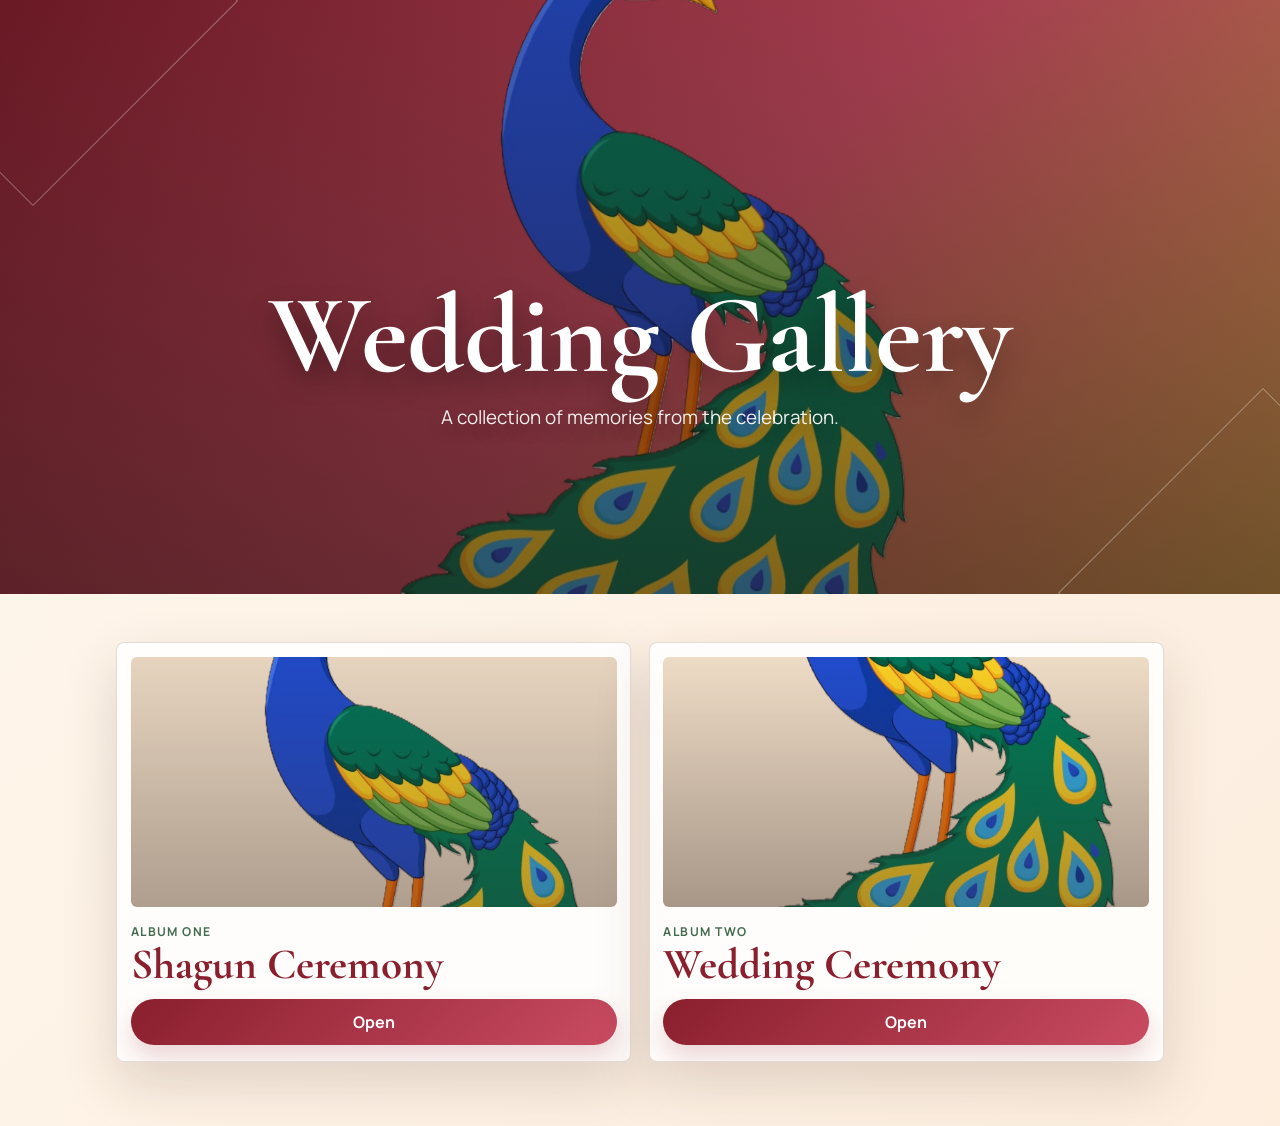
==== gallery.html @ 271d3c0d "Simplify gallery labels" ====
<!doctype html>
<html lang="en">
  <head>
    <meta charset="UTF-8" />
    <meta name="viewport" content="width=device-width, initial-scale=1.0" />
    <title>Wedding Gallery</title>
    <meta
      name="description"
      content="Wedding gallery for the completed celebration."
    />
    <meta name="theme-color" content="#800020" />
    <link rel="stylesheet" href="style.css" />
  </head>
  <body>
    <main class="gallery-page">
      <section class="gallery-hero">
        <div class="hero-content">
          <h1>Wedding Gallery</h1>
          <p class="hero-copy">A collection of memories from the celebration.</p>
        </div>
      </section>

      <section class="section">
        <div class="card-grid">
          <article class="card">
            <div class="card-image" aria-hidden="true"></div>
            <p class="card-kicker">Album One</p>
            <h3>Shagun Ceremony</h3>
            <a
              class="album-link"
              href="https://drive.google.com/drive/folders/19TjjIsKZkT5rnssreugnOnBPnM8pQJhI"
              target="_blank"
              rel="noreferrer"
            >
              Open
            </a>
          </article>

          <article class="card">
            <div class="card-image card-image-alt" aria-hidden="true"></div>
            <p class="card-kicker">Album Two</p>
            <h3>Wedding Ceremony</h3>
            <a
              class="album-link"
              href="https://drive.google.com/drive/folders/19TjjIsKZkT5rnssreugnOnBPnM8pQJhI"
              target="_blank"
              rel="noreferrer"
            >
              Open
            </a>
          </article>
        </div>
      </section>
    </main>
  </body>
</html>
---- style.css ----
@import url("https://fonts.googleapis.com/css2?family=Cormorant+Garamond:wght@600;700&family=Manrope:wght@400;500;600;700&display=swap");

:root {
  --paper: #fff8ee;
  --ink: #31211d;
  --muted: #71564e;
  --maroon: #8a1f2d;
  --rose: #c94b62;
  --gold: #d8a84e;
  --leaf: #426b4f;
  --border: rgba(73, 47, 38, 0.16);
  --shadow: 0 22px 55px rgba(65, 37, 27, 0.16);
}

* {
  box-sizing: border-box;
}

html,
body {
  margin: 0;
  min-height: 100%;
}

body {
  font-family: "Manrope", sans-serif;
  color: var(--ink);
  background:
    linear-gradient(135deg, rgba(255, 248, 238, 0.96), rgba(252, 236, 220, 0.9)),
    radial-gradient(circle at 12% 18%, rgba(216, 168, 78, 0.28), transparent 30%),
    radial-gradient(circle at 86% 22%, rgba(201, 75, 98, 0.2), transparent 34%),
    #fff8ee;
}

a {
  color: inherit;
}

.gallery-page {
  min-height: 100vh;
}

.gallery-hero {
  position: relative;
  min-height: 66vh;
  padding: 2rem 1rem 4rem;
  display: grid;
  place-items: center;
  text-align: center;
  color: #fff;
  overflow: hidden;
  background:
    linear-gradient(rgba(35, 18, 15, 0.22), rgba(35, 18, 15, 0.58)),
    url("images/pk.PNG") center / min(620px, 84vw) no-repeat,
    linear-gradient(135deg, #7d1b2a 0%, #c94b62 52%, #d8a84e 100%);
}

.gallery-hero::before,
.gallery-hero::after {
  content: "";
  position: absolute;
  inset: auto;
  width: 18rem;
  height: 18rem;
  border: 1px solid rgba(255, 255, 255, 0.34);
  transform: rotate(45deg);
  pointer-events: none;
}

.gallery-hero::before {
  top: -9rem;
  left: -7rem;
}

.gallery-hero::after {
  right: -8rem;
  bottom: -9rem;
}

.hero-content {
  position: relative;
  z-index: 1;
  max-width: 760px;
  padding-top: 11rem;
}

.gallery-hero h1 {
  margin: 0;
  font-family: "Cormorant Garamond", serif;
  font-size: clamp(3rem, 11vw, 7rem);
  line-height: 0.92;
  text-shadow: 0 12px 26px rgba(0, 0, 0, 0.36);
}

.hero-copy {
  max-width: 520px;
  margin: 1rem auto 1.5rem;
  font-size: clamp(1rem, 2.8vw, 1.18rem);
  color: rgba(255, 255, 255, 0.92);
  text-shadow: 0 8px 18px rgba(0, 0, 0, 0.26);
}

.album-link {
  display: inline-flex;
  align-items: center;
  justify-content: center;
  min-height: 46px;
  border-radius: 999px;
  padding: 0.75rem 1.25rem;
  font-weight: 700;
  text-decoration: none;
}

.section {
  max-width: 1080px;
  margin: 0 auto;
  padding: 3rem 1rem 4rem;
}

.card-grid {
  display: grid;
  gap: 1.1rem;
  grid-template-columns: repeat(2, minmax(0, 1fr));
}

.card {
  position: relative;
  overflow: hidden;
  border: 1px solid var(--border);
  border-radius: 8px;
  padding: 0.85rem 0.85rem 1rem;
  background: rgba(255, 255, 255, 0.84);
  box-shadow: var(--shadow);
}

.card-image {
  min-height: 250px;
  border-radius: 6px;
  background:
    linear-gradient(rgba(49, 33, 29, 0.06), rgba(49, 33, 29, 0.34)),
    url("images/pk.PNG") center 38% / cover no-repeat,
    #f1dfc9;
}

.card-image-alt {
  background:
    linear-gradient(rgba(49, 33, 29, 0.02), rgba(49, 33, 29, 0.38)),
    url("images/pk.PNG") center 62% / cover no-repeat,
    #f1dfc9;
}

.card-kicker {
  margin: 1rem 0 0.2rem;
  color: var(--leaf);
  font-size: 0.76rem;
  font-weight: 700;
  letter-spacing: 0.12em;
  text-transform: uppercase;
}

.card h3 {
  margin: 0 0 0.8rem;
  font-family: "Cormorant Garamond", serif;
  font-size: clamp(2rem, 4vw, 2.7rem);
  line-height: 1;
  color: var(--maroon);
}

.album-link {
  width: 100%;
  color: #fff;
  background: linear-gradient(135deg, var(--maroon), var(--rose));
  box-shadow: 0 12px 24px rgba(138, 31, 45, 0.18);
}

@media (max-width: 760px) {
  .gallery-hero {
    min-height: 58vh;
    padding: 1.4rem 1rem 3rem;
    background-size: cover, min(430px, 92vw), cover;
  }

  .hero-content {
    padding-top: 8.5rem;
  }

  .section {
    padding: 2.4rem 1rem 3rem;
  }

  .card-grid {
    grid-template-columns: 1fr;
  }

  .card-image {
    min-height: 210px;
  }
}

@media (max-width: 420px) {
  .gallery-hero {
    min-height: 54vh;
  }

  .hero-content {
    padding-top: 7rem;
  }

  .card {
    padding: 0.7rem 0.7rem 0.9rem;
  }

  .card-image {
    min-height: 185px;
  }
}
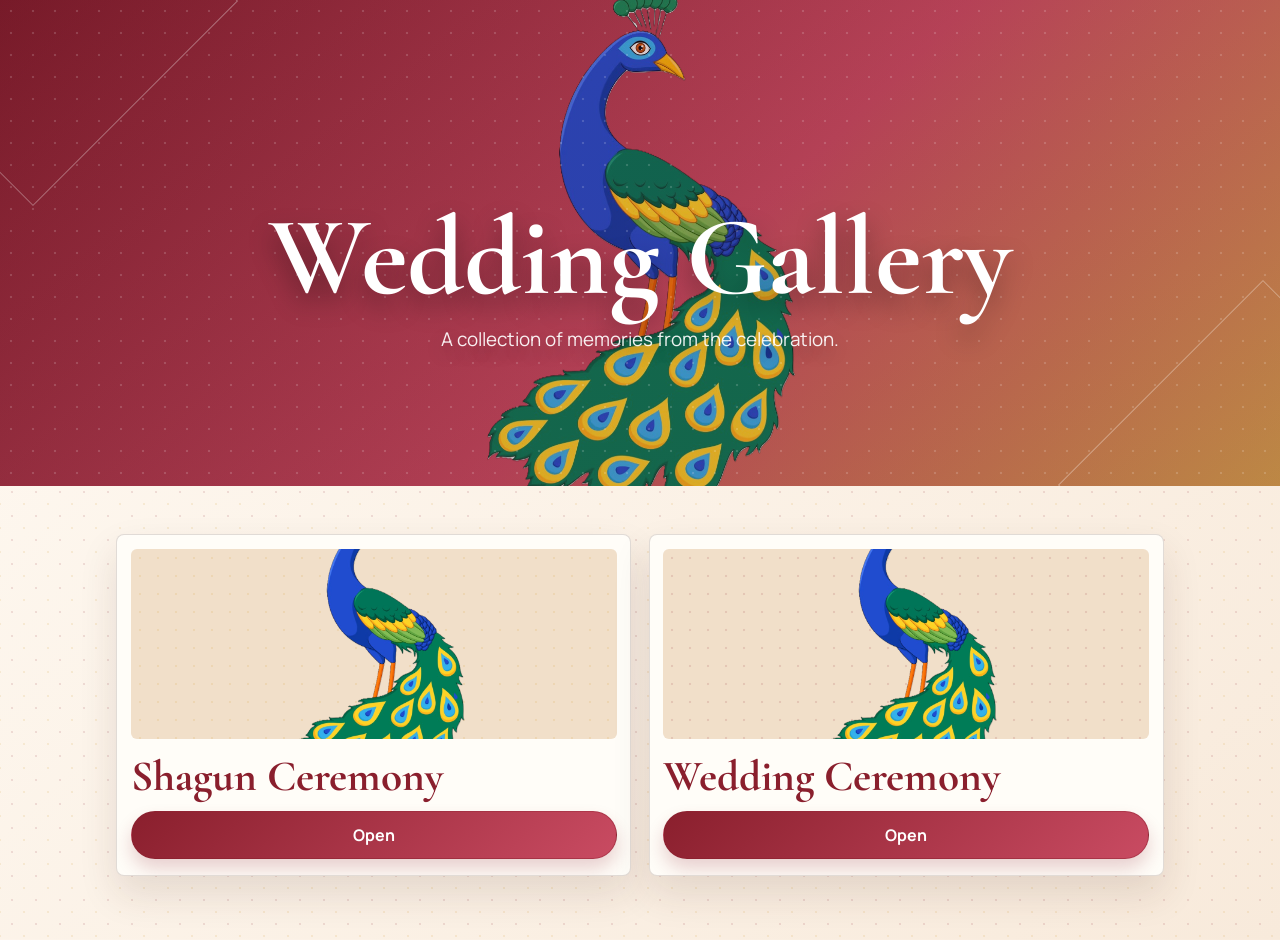
==== commit d8615998: "Refine gallery card design" ====
--- a/gallery.html
+++ b/gallery.html
@@ -24,10 +24,9 @@
         <div class="card-grid">
           <article class="card">
             <div class="card-image" aria-hidden="true"></div>
-            <p class="card-kicker">Album One</p>
             <h3>Shagun Ceremony</h3>
             <a
-              class="album-link"
+              class="button"
               href="https://drive.google.com/drive/folders/19TjjIsKZkT5rnssreugnOnBPnM8pQJhI"
               target="_blank"
               rel="noreferrer"
@@ -38,10 +37,9 @@
 
           <article class="card">
             <div class="card-image card-image-alt" aria-hidden="true"></div>
-            <p class="card-kicker">Album Two</p>
             <h3>Wedding Ceremony</h3>
             <a
-              class="album-link"
+              class="button"
               href="https://drive.google.com/drive/folders/19TjjIsKZkT5rnssreugnOnBPnM8pQJhI"
               target="_blank"
               rel="noreferrer"
--- a/style.css
+++ b/style.css
@@ -1,7 +1,7 @@
 @import url("https://fonts.googleapis.com/css2?family=Cormorant+Garamond:wght@600;700&family=Manrope:wght@400;500;600;700&display=swap");
 
 :root {
-  --paper: #fff8ee;
+  --paper: #fff9f1;
   --ink: #31211d;
   --muted: #71564e;
   --maroon: #8a1f2d;
@@ -26,10 +26,11 @@
   font-family: "Manrope", sans-serif;
   color: var(--ink);
   background:
-    linear-gradient(135deg, rgba(255, 248, 238, 0.96), rgba(252, 236, 220, 0.9)),
-    radial-gradient(circle at 12% 18%, rgba(216, 168, 78, 0.28), transparent 30%),
-    radial-gradient(circle at 86% 22%, rgba(201, 75, 98, 0.2), transparent 34%),
-    #fff8ee;
+    radial-gradient(circle, rgba(138, 31, 45, 0.12) 1px, transparent 1.4px),
+    radial-gradient(circle, rgba(216, 168, 78, 0.16) 1px, transparent 1.4px),
+    linear-gradient(135deg, #fffaf3, #f8eadb);
+  background-position: 0 0, 12px 12px, center;
+  background-size: 24px 24px, 24px 24px, auto;
 }
 
 a {
@@ -42,7 +43,7 @@
 
 .gallery-hero {
   position: relative;
-  min-height: 66vh;
+  min-height: 54vh;
   padding: 2rem 1rem 4rem;
   display: grid;
   place-items: center;
@@ -50,9 +51,11 @@
   color: #fff;
   overflow: hidden;
   background:
-    linear-gradient(rgba(35, 18, 15, 0.22), rgba(35, 18, 15, 0.58)),
-    url("images/pk.PNG") center / min(620px, 84vw) no-repeat,
-    linear-gradient(135deg, #7d1b2a 0%, #c94b62 52%, #d8a84e 100%);
+    radial-gradient(circle, rgba(255, 255, 255, 0.16) 1px, transparent 1.6px),
+    linear-gradient(rgba(91, 22, 35, 0.18), rgba(91, 22, 35, 0.22)),
+    url("images/pk.PNG") center 42% / min(360px, 62vw) no-repeat,
+    linear-gradient(135deg, #7d1b2a 0%, #c94b62 55%, #d8a84e 100%);
+  background-size: 22px 22px, cover, min(360px, 62vw), cover;
 }
 
 .gallery-hero::before,
@@ -81,7 +84,7 @@
   position: relative;
   z-index: 1;
   max-width: 760px;
-  padding-top: 11rem;
+  padding-top: 8rem;
 }
 
 .gallery-hero h1 {
@@ -100,7 +103,7 @@
   text-shadow: 0 8px 18px rgba(0, 0, 0, 0.26);
 }
 
-.album-link {
+.button {
   display: inline-flex;
   align-items: center;
   justify-content: center;
@@ -129,59 +132,59 @@
   border: 1px solid var(--border);
   border-radius: 8px;
   padding: 0.85rem 0.85rem 1rem;
-  background: rgba(255, 255, 255, 0.84);
-  box-shadow: var(--shadow);
+  background: #fffdf8;
+  box-shadow: 0 18px 38px rgba(65, 37, 27, 0.12);
 }
 
 .card-image {
-  min-height: 250px;
+  min-height: 190px;
   border-radius: 6px;
   background:
-    linear-gradient(rgba(49, 33, 29, 0.06), rgba(49, 33, 29, 0.34)),
-    url("images/pk.PNG") center 38% / cover no-repeat,
+    url("images/pk.PNG") center / min(210px, 68%) no-repeat,
+    radial-gradient(circle, rgba(216, 168, 78, 0.18) 1px, transparent 1.6px),
     #f1dfc9;
+  background-size: min(210px, 68%), 18px 18px, auto;
 }
 
 .card-image-alt {
   background:
-    linear-gradient(rgba(49, 33, 29, 0.02), rgba(49, 33, 29, 0.38)),
-    url("images/pk.PNG") center 62% / cover no-repeat,
+    url("images/pk.PNG") center / min(210px, 68%) no-repeat,
+    radial-gradient(circle, rgba(138, 31, 45, 0.13) 1px, transparent 1.6px),
     #f1dfc9;
-}
-
-.card-kicker {
-  margin: 1rem 0 0.2rem;
-  color: var(--leaf);
-  font-size: 0.76rem;
-  font-weight: 700;
-  letter-spacing: 0.12em;
-  text-transform: uppercase;
+  background-size: min(210px, 68%), 18px 18px, auto;
 }
 
 .card h3 {
-  margin: 0 0 0.8rem;
+  margin: 1rem 0 0.8rem;
   font-family: "Cormorant Garamond", serif;
   font-size: clamp(2rem, 4vw, 2.7rem);
   line-height: 1;
   color: var(--maroon);
 }
 
-.album-link {
+.button {
   width: 100%;
+  border: 1px solid rgba(138, 31, 45, 0.4);
   color: #fff;
   background: linear-gradient(135deg, var(--maroon), var(--rose));
-  box-shadow: 0 12px 24px rgba(138, 31, 45, 0.18);
+  box-shadow: 0 10px 18px rgba(138, 31, 45, 0.2);
+}
+
+.button:hover,
+.button:focus-visible {
+  background: linear-gradient(135deg, #741724, #b83f55);
+  outline: none;
 }
 
 @media (max-width: 760px) {
   .gallery-hero {
-    min-height: 58vh;
+    min-height: 48vh;
     padding: 1.4rem 1rem 3rem;
-    background-size: cover, min(430px, 92vw), cover;
+    background-size: 22px 22px, cover, min(300px, 74vw), cover;
   }
 
   .hero-content {
-    padding-top: 8.5rem;
+    padding-top: 6rem;
   }
 
   .section {
@@ -193,17 +196,17 @@
   }
 
   .card-image {
-    min-height: 210px;
+    min-height: 170px;
   }
 }
 
 @media (max-width: 420px) {
   .gallery-hero {
-    min-height: 54vh;
+    min-height: 45vh;
   }
 
   .hero-content {
-    padding-top: 7rem;
+    padding-top: 5.5rem;
   }
 
   .card {
@@ -211,6 +214,6 @@
   }
 
   .card-image {
-    min-height: 185px;
-  }
-}
+    min-height: 155px;
+  }
+}
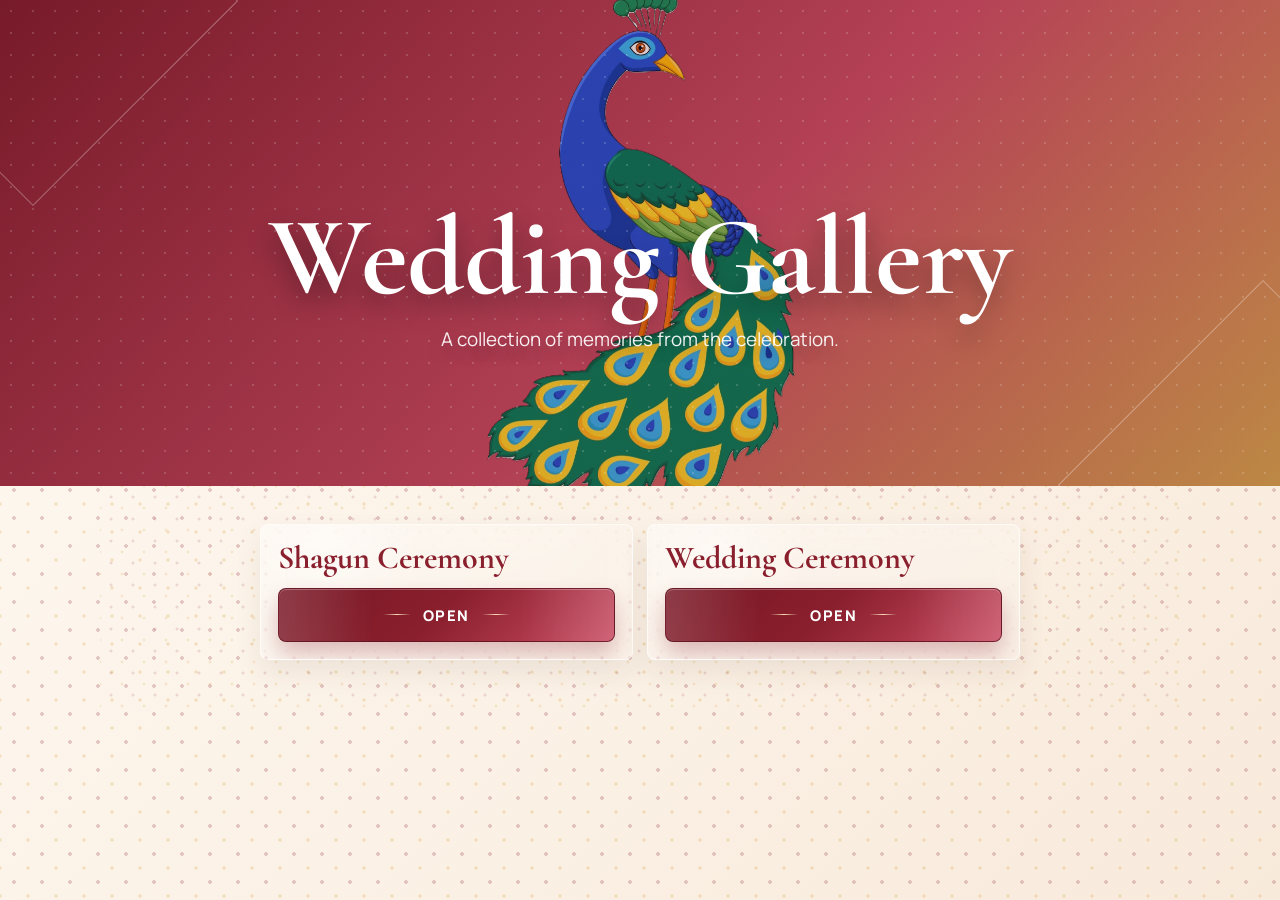
==== commit 986e81b1: "Remove card images and use glass panels" ====
--- a/gallery.html
+++ b/gallery.html
@@ -23,7 +23,6 @@
       <section class="section">
         <div class="card-grid">
           <article class="card">
-            <div class="card-image" aria-hidden="true"></div>
             <h3>Shagun Ceremony</h3>
             <a
               class="button"
@@ -36,7 +35,6 @@
           </article>
 
           <article class="card">
-            <div class="card-image card-image-alt" aria-hidden="true"></div>
             <h3>Wedding Ceremony</h3>
             <a
               class="button"
--- a/style.css
+++ b/style.css
@@ -26,11 +26,11 @@
   font-family: "Manrope", sans-serif;
   color: var(--ink);
   background:
-    radial-gradient(circle, rgba(138, 31, 45, 0.12) 1px, transparent 1.4px),
-    radial-gradient(circle, rgba(216, 168, 78, 0.16) 1px, transparent 1.4px),
+    radial-gradient(circle, rgba(138, 31, 45, 0.22) 1.6px, transparent 1.8px),
+    radial-gradient(circle, rgba(216, 168, 78, 0.3) 1.4px, transparent 1.8px),
     linear-gradient(135deg, #fffaf3, #f8eadb);
-  background-position: 0 0, 12px 12px, center;
-  background-size: 24px 24px, 24px 24px, auto;
+  background-position: 0 0, 14px 14px, center;
+  background-size: 28px 28px, 28px 28px, auto;
 }
 
 a {
@@ -107,72 +107,85 @@
   display: inline-flex;
   align-items: center;
   justify-content: center;
-  min-height: 46px;
-  border-radius: 999px;
-  padding: 0.75rem 1.25rem;
-  font-weight: 700;
+  min-height: 54px;
+  border-radius: 8px;
+  padding: 0.85rem 1.35rem;
+  font-size: 0.92rem;
+  font-weight: 800;
+  letter-spacing: 0.1em;
   text-decoration: none;
+  text-transform: uppercase;
 }
 
 .section {
   max-width: 1080px;
   margin: 0 auto;
-  padding: 3rem 1rem 4rem;
+  padding: 2.4rem 1rem 3.2rem;
+  background:
+    radial-gradient(circle, rgba(138, 31, 45, 0.14) 1.4px, transparent 1.7px),
+    radial-gradient(circle, rgba(216, 168, 78, 0.22) 1.2px, transparent 1.7px);
+  background-position: 0 0, 11px 11px;
+  background-size: 22px 22px, 22px 22px;
 }
 
 .card-grid {
   display: grid;
-  gap: 1.1rem;
+  gap: 0.9rem;
   grid-template-columns: repeat(2, minmax(0, 1fr));
+  max-width: 760px;
+  margin: 0 auto;
 }
 
 .card {
   position: relative;
   overflow: hidden;
-  border: 1px solid var(--border);
+  border: 1px solid rgba(255, 255, 255, 0.62);
   border-radius: 8px;
-  padding: 0.85rem 0.85rem 1rem;
-  background: #fffdf8;
-  box-shadow: 0 18px 38px rgba(65, 37, 27, 0.12);
-}
-
-.card-image {
-  min-height: 190px;
-  border-radius: 6px;
-  background:
-    url("images/pk.PNG") center / min(210px, 68%) no-repeat,
-    radial-gradient(circle, rgba(216, 168, 78, 0.18) 1px, transparent 1.6px),
-    #f1dfc9;
-  background-size: min(210px, 68%), 18px 18px, auto;
-}
-
-.card-image-alt {
-  background:
-    url("images/pk.PNG") center / min(210px, 68%) no-repeat,
-    radial-gradient(circle, rgba(138, 31, 45, 0.13) 1px, transparent 1.6px),
-    #f1dfc9;
-  background-size: min(210px, 68%), 18px 18px, auto;
+  padding: 1.05rem;
+  background:
+    linear-gradient(135deg, rgba(255, 255, 255, 0.42), rgba(255, 255, 255, 0.18)),
+    radial-gradient(circle at 18% 18%, rgba(255, 255, 255, 0.34), transparent 28%);
+  box-shadow: 0 12px 28px rgba(65, 37, 27, 0.08);
+  backdrop-filter: blur(14px);
+  -webkit-backdrop-filter: blur(14px);
 }
 
 .card h3 {
-  margin: 1rem 0 0.8rem;
+  margin: 0 0 0.85rem;
   font-family: "Cormorant Garamond", serif;
-  font-size: clamp(2rem, 4vw, 2.7rem);
+  font-size: clamp(1.55rem, 3vw, 2rem);
   line-height: 1;
   color: var(--maroon);
 }
 
 .button {
   width: 100%;
-  border: 1px solid rgba(138, 31, 45, 0.4);
+  position: relative;
+  overflow: hidden;
+  border: 1px solid rgba(97, 18, 31, 0.82);
   color: #fff;
-  background: linear-gradient(135deg, var(--maroon), var(--rose));
-  box-shadow: 0 10px 18px rgba(138, 31, 45, 0.2);
+  background:
+    linear-gradient(90deg, rgba(255, 255, 255, 0.16), transparent 28%, transparent 72%, rgba(255, 255, 255, 0.14)),
+    linear-gradient(135deg, #781725, var(--maroon) 48%, var(--rose));
+  box-shadow:
+    inset 0 1px 0 rgba(255, 255, 255, 0.28),
+    0 12px 22px rgba(138, 31, 45, 0.28);
+}
+
+.button::before,
+.button::after {
+  content: "";
+  width: 28px;
+  height: 1px;
+  margin: 0 0.75rem;
+  background: linear-gradient(90deg, transparent, rgba(255, 232, 189, 0.95), transparent);
 }
 
 .button:hover,
 .button:focus-visible {
-  background: linear-gradient(135deg, #741724, #b83f55);
+  background:
+    linear-gradient(90deg, rgba(255, 255, 255, 0.2), transparent 28%, transparent 72%, rgba(255, 255, 255, 0.16)),
+    linear-gradient(135deg, #64131f, #7d1b2a 48%, #b83f55);
   outline: none;
 }
 
@@ -188,16 +201,13 @@
   }
 
   .section {
-    padding: 2.4rem 1rem 3rem;
+    padding: 2rem 1rem 2.8rem;
   }
 
   .card-grid {
     grid-template-columns: 1fr;
   }
 
-  .card-image {
-    min-height: 170px;
-  }
 }
 
 @media (max-width: 420px) {
@@ -210,10 +220,6 @@
   }
 
   .card {
-    padding: 0.7rem 0.7rem 0.9rem;
-  }
-
-  .card-image {
-    min-height: 155px;
-  }
-}
+    padding: 0.9rem;
+  }
+}
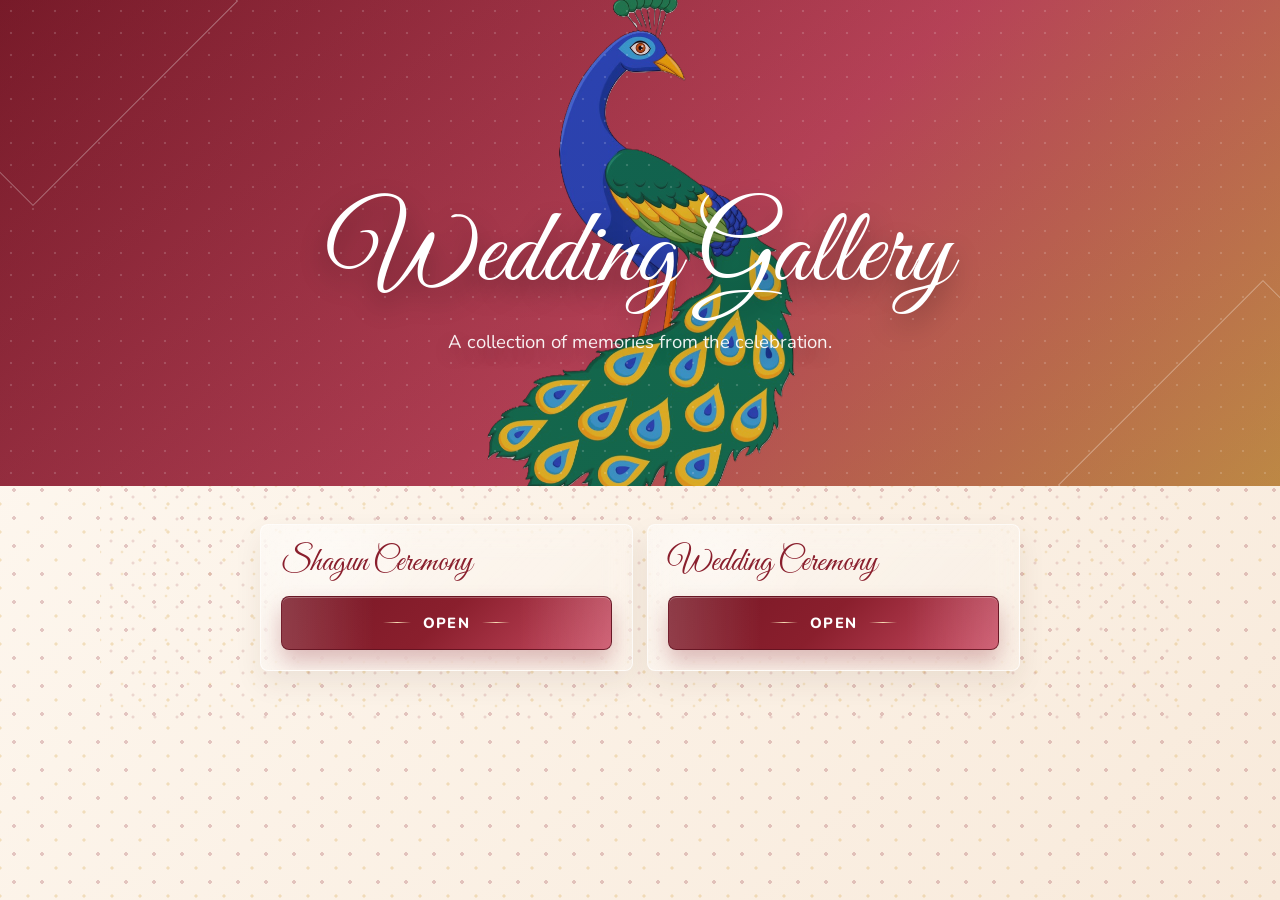
==== commit e9eb24a7: "Improve mobile gallery font" ====
--- a/gallery.html
+++ b/gallery.html
@@ -9,7 +9,7 @@
       content="Wedding gallery for the completed celebration."
     />
     <meta name="theme-color" content="#800020" />
-    <link rel="stylesheet" href="style.css" />
+    <link rel="stylesheet" href="style.css?v=20260503" />
   </head>
   <body>
     <main class="gallery-page">
--- a/style.css
+++ b/style.css
@@ -1,4 +1,4 @@
-@import url("https://fonts.googleapis.com/css2?family=Cormorant+Garamond:wght@600;700&family=Manrope:wght@400;500;600;700&display=swap");
+@import url("https://fonts.googleapis.com/css2?family=Great+Vibes&family=Nunito:wght@400;500;600;700;800&display=swap");
 
 :root {
   --paper: #fff9f1;
@@ -20,10 +20,11 @@
 body {
   margin: 0;
   min-height: 100%;
+  overflow-x: hidden;
 }
 
 body {
-  font-family: "Manrope", sans-serif;
+  font-family: "Nunito", "Trebuchet MS", Arial, sans-serif;
   color: var(--ink);
   background:
     radial-gradient(circle, rgba(138, 31, 45, 0.22) 1.6px, transparent 1.8px),
@@ -39,12 +40,13 @@
 
 .gallery-page {
   min-height: 100vh;
+  min-height: 100svh;
 }
 
 .gallery-hero {
   position: relative;
   min-height: 54vh;
-  padding: 2rem 1rem 4rem;
+  padding: 2rem clamp(1rem, 4vw, 2rem) 4rem;
   display: grid;
   place-items: center;
   text-align: center;
@@ -85,20 +87,24 @@
   z-index: 1;
   max-width: 760px;
   padding-top: 8rem;
+  width: 100%;
 }
 
 .gallery-hero h1 {
   margin: 0;
-  font-family: "Cormorant Garamond", serif;
-  font-size: clamp(3rem, 11vw, 7rem);
-  line-height: 0.92;
+  font-family: "Great Vibes", "Brush Script MT", cursive;
+  font-size: clamp(2.8rem, 10vw, 6.7rem);
+  font-weight: 400;
+  line-height: 1.05;
+  overflow-wrap: anywhere;
   text-shadow: 0 12px 26px rgba(0, 0, 0, 0.36);
 }
 
 .hero-copy {
   max-width: 520px;
   margin: 1rem auto 1.5rem;
-  font-size: clamp(1rem, 2.8vw, 1.18rem);
+  font-size: clamp(0.98rem, 2.6vw, 1.16rem);
+  line-height: 1.6;
   color: rgba(255, 255, 255, 0.92);
   text-shadow: 0 8px 18px rgba(0, 0, 0, 0.26);
 }
@@ -108,19 +114,21 @@
   align-items: center;
   justify-content: center;
   min-height: 54px;
+  max-width: 100%;
   border-radius: 8px;
   padding: 0.85rem 1.35rem;
   font-size: 0.92rem;
   font-weight: 800;
-  letter-spacing: 0.1em;
+  letter-spacing: 0.08em;
   text-decoration: none;
   text-transform: uppercase;
+  text-align: center;
 }
 
 .section {
   max-width: 1080px;
   margin: 0 auto;
-  padding: 2.4rem 1rem 3.2rem;
+  padding: 2.4rem clamp(1rem, 4vw, 2rem) 3.2rem;
   background:
     radial-gradient(circle, rgba(138, 31, 45, 0.14) 1.4px, transparent 1.7px),
     radial-gradient(circle, rgba(216, 168, 78, 0.22) 1.2px, transparent 1.7px);
@@ -141,7 +149,7 @@
   overflow: hidden;
   border: 1px solid rgba(255, 255, 255, 0.62);
   border-radius: 8px;
-  padding: 1.05rem;
+  padding: clamp(1rem, 3vw, 1.25rem);
   background:
     linear-gradient(135deg, rgba(255, 255, 255, 0.42), rgba(255, 255, 255, 0.18)),
     radial-gradient(circle at 18% 18%, rgba(255, 255, 255, 0.34), transparent 28%);
@@ -152,9 +160,10 @@
 
 .card h3 {
   margin: 0 0 0.85rem;
-  font-family: "Cormorant Garamond", serif;
-  font-size: clamp(1.55rem, 3vw, 2rem);
-  line-height: 1;
+  font-family: "Great Vibes", "Brush Script MT", cursive;
+  font-size: clamp(1.45rem, 5vw, 2rem);
+  font-weight: 400;
+  line-height: 1.15;
   color: var(--maroon);
 }
 
@@ -191,13 +200,14 @@
 
 @media (max-width: 760px) {
   .gallery-hero {
-    min-height: 48vh;
-    padding: 1.4rem 1rem 3rem;
-    background-size: 22px 22px, cover, min(300px, 74vw), cover;
+    min-height: 52svh;
+    padding: 1.25rem 1rem 2.6rem;
+    background-position: 0 0, center, center 38%, center;
+    background-size: 22px 22px, cover, min(300px, 82vw), cover;
   }
 
   .hero-content {
-    padding-top: 6rem;
+    padding-top: clamp(5.25rem, 24vw, 7rem);
   }
 
   .section {
@@ -206,20 +216,42 @@
 
   .card-grid {
     grid-template-columns: 1fr;
-  }
-
+    max-width: 480px;
+  }
+
+  .button {
+    min-height: 52px;
+    padding: 0.8rem 1rem;
+    font-size: 0.86rem;
+  }
 }
 
 @media (max-width: 420px) {
   .gallery-hero {
-    min-height: 45vh;
+    min-height: 50svh;
+    background-size: 22px 22px, cover, min(260px, 88vw), cover;
   }
 
   .hero-content {
-    padding-top: 5.5rem;
+    padding-top: 5.75rem;
+  }
+
+  .gallery-hero h1 {
+    font-size: clamp(2.35rem, 16vw, 3.65rem);
+  }
+
+  .hero-copy {
+    margin-top: 0.75rem;
+    font-size: 0.95rem;
   }
 
   .card {
     padding: 0.9rem;
   }
-}
+
+  .button::before,
+  .button::after {
+    width: 18px;
+    margin: 0 0.45rem;
+  }
+}
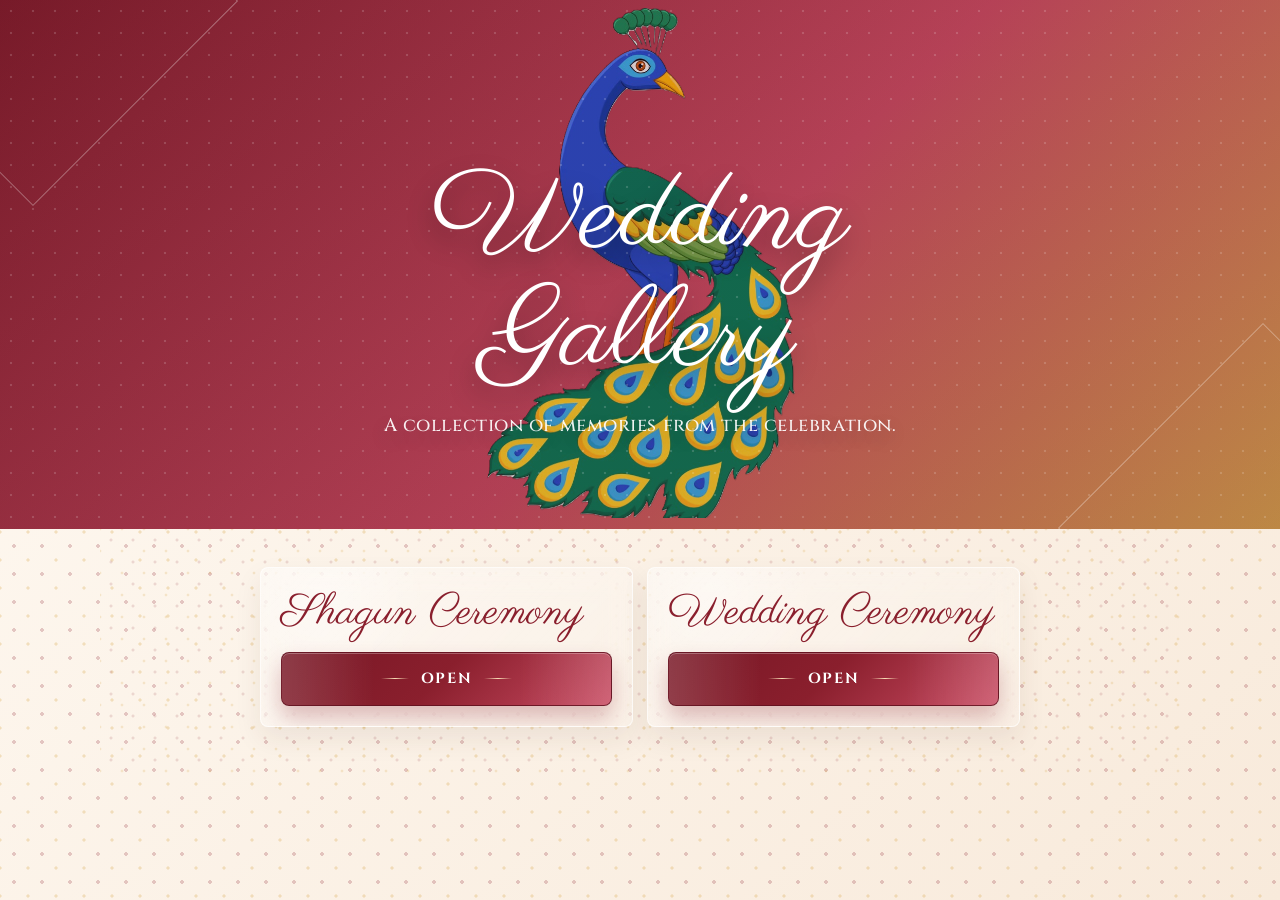
==== commit 2a251a05: "Update gallery text font styles" ====
--- a/gallery.html
+++ b/gallery.html
@@ -9,7 +9,7 @@
       content="Wedding gallery for the completed celebration."
     />
     <meta name="theme-color" content="#800020" />
-    <link rel="stylesheet" href="style.css?v=20260503" />
+    <link rel="stylesheet" href="style.css?v=20260503-2" />
   </head>
   <body>
     <main class="gallery-page">
--- a/style.css
+++ b/style.css
@@ -1,4 +1,4 @@
-@import url("https://fonts.googleapis.com/css2?family=Great+Vibes&family=Nunito:wght@400;500;600;700;800&display=swap");
+@import url("https://fonts.googleapis.com/css2?family=Cinzel:wght@500;600;700&family=Parisienne&family=Quicksand:wght@400;500;600;700&display=swap");
 
 :root {
   --paper: #fff9f1;
@@ -24,7 +24,7 @@
 }
 
 body {
-  font-family: "Nunito", "Trebuchet MS", Arial, sans-serif;
+  font-family: "Quicksand", "Trebuchet MS", Arial, sans-serif;
   color: var(--ink);
   background:
     radial-gradient(circle, rgba(138, 31, 45, 0.22) 1.6px, transparent 1.8px),
@@ -92,8 +92,8 @@
 
 .gallery-hero h1 {
   margin: 0;
-  font-family: "Great Vibes", "Brush Script MT", cursive;
-  font-size: clamp(2.8rem, 10vw, 6.7rem);
+  font-family: "Parisienne", "Brush Script MT", cursive;
+  font-size: clamp(3.1rem, 11vw, 7rem);
   font-weight: 400;
   line-height: 1.05;
   overflow-wrap: anywhere;
@@ -103,8 +103,11 @@
 .hero-copy {
   max-width: 520px;
   margin: 1rem auto 1.5rem;
+  font-family: "Cinzel", Georgia, serif;
   font-size: clamp(0.98rem, 2.6vw, 1.16rem);
+  font-weight: 500;
   line-height: 1.6;
+  letter-spacing: 0.03em;
   color: rgba(255, 255, 255, 0.92);
   text-shadow: 0 8px 18px rgba(0, 0, 0, 0.26);
 }
@@ -117,9 +120,10 @@
   max-width: 100%;
   border-radius: 8px;
   padding: 0.85rem 1.35rem;
+  font-family: "Cinzel", Georgia, serif;
   font-size: 0.92rem;
-  font-weight: 800;
-  letter-spacing: 0.08em;
+  font-weight: 700;
+  letter-spacing: 0.11em;
   text-decoration: none;
   text-transform: uppercase;
   text-align: center;
@@ -160,8 +164,8 @@
 
 .card h3 {
   margin: 0 0 0.85rem;
-  font-family: "Great Vibes", "Brush Script MT", cursive;
-  font-size: clamp(1.45rem, 5vw, 2rem);
+  font-family: "Parisienne", "Brush Script MT", cursive;
+  font-size: clamp(1.9rem, 7vw, 2.7rem);
   font-weight: 400;
   line-height: 1.15;
   color: var(--maroon);
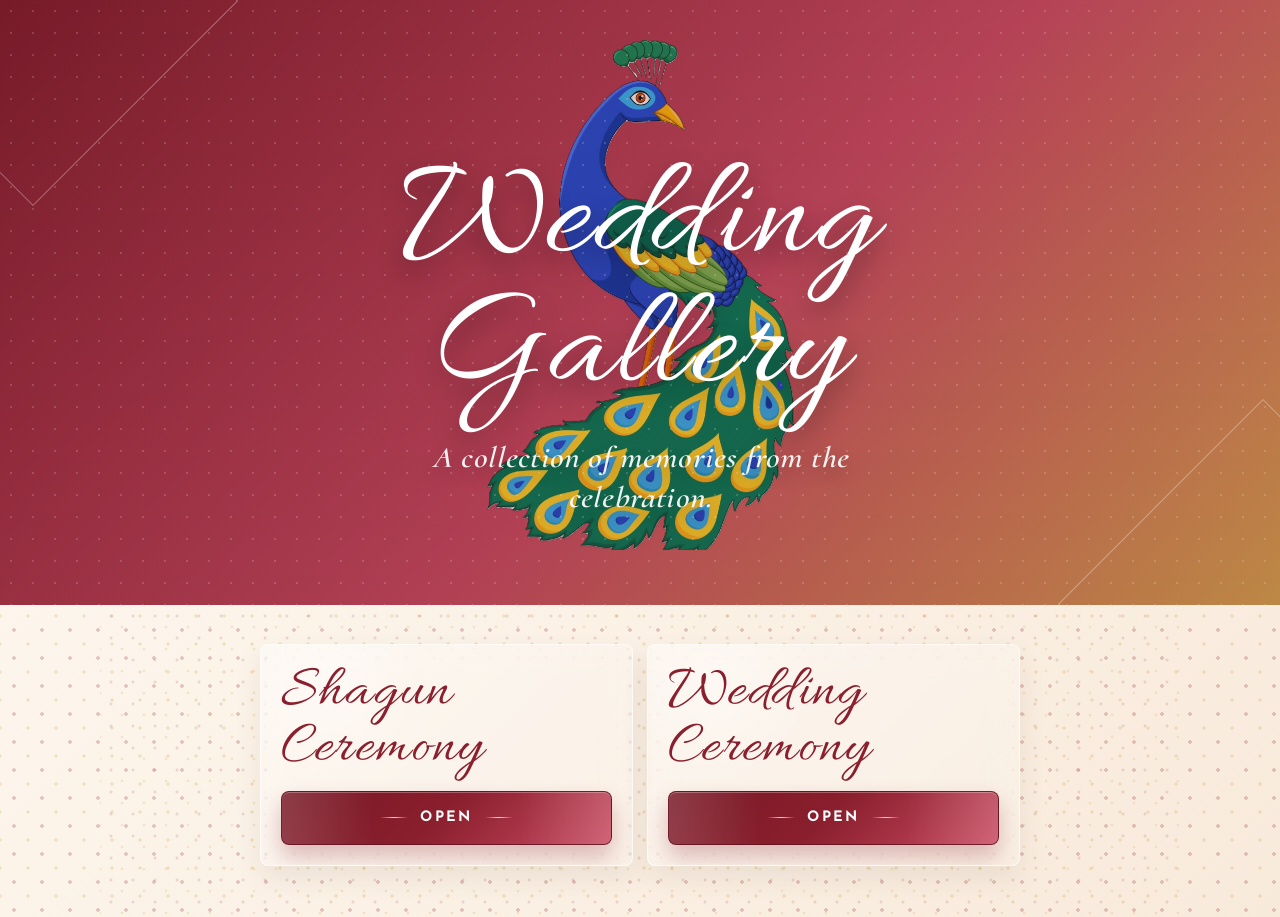
==== commit dd548d3a: "Make gallery typography more decorative" ====
--- a/gallery.html
+++ b/gallery.html
@@ -9,7 +9,7 @@
       content="Wedding gallery for the completed celebration."
     />
     <meta name="theme-color" content="#800020" />
-    <link rel="stylesheet" href="style.css?v=20260503-2" />
+    <link rel="stylesheet" href="style.css?v=20260503-3" />
   </head>
   <body>
     <main class="gallery-page">
--- a/style.css
+++ b/style.css
@@ -1,4 +1,4 @@
-@import url("https://fonts.googleapis.com/css2?family=Cinzel:wght@500;600;700&family=Parisienne&family=Quicksand:wght@400;500;600;700&display=swap");
+@import url("https://fonts.googleapis.com/css2?family=Allura&family=Cormorant+Upright:wght@500;600;700&family=Josefin+Sans:wght@400;500;600;700&display=swap");
 
 :root {
   --paper: #fff9f1;
@@ -24,7 +24,7 @@
 }
 
 body {
-  font-family: "Quicksand", "Trebuchet MS", Arial, sans-serif;
+  font-family: "Josefin Sans", "Trebuchet MS", Arial, sans-serif;
   color: var(--ink);
   background:
     radial-gradient(circle, rgba(138, 31, 45, 0.22) 1.6px, transparent 1.8px),
@@ -92,22 +92,24 @@
 
 .gallery-hero h1 {
   margin: 0;
-  font-family: "Parisienne", "Brush Script MT", cursive;
-  font-size: clamp(3.1rem, 11vw, 7rem);
+  font-family: "Allura", "Brush Script MT", cursive;
+  font-size: clamp(4rem, 15vw, 9rem);
   font-weight: 400;
-  line-height: 1.05;
+  line-height: 0.9;
   overflow-wrap: anywhere;
+  letter-spacing: 0.02em;
   text-shadow: 0 12px 26px rgba(0, 0, 0, 0.36);
 }
 
 .hero-copy {
   max-width: 520px;
-  margin: 1rem auto 1.5rem;
-  font-family: "Cinzel", Georgia, serif;
-  font-size: clamp(0.98rem, 2.6vw, 1.16rem);
-  font-weight: 500;
-  line-height: 1.6;
-  letter-spacing: 0.03em;
+  margin: 1.15rem auto 1.5rem;
+  font-family: "Cormorant Upright", Georgia, serif;
+  font-size: clamp(1.35rem, 3.6vw, 1.85rem);
+  font-style: italic;
+  font-weight: 600;
+  line-height: 1.35;
+  letter-spacing: 0.04em;
   color: rgba(255, 255, 255, 0.92);
   text-shadow: 0 8px 18px rgba(0, 0, 0, 0.26);
 }
@@ -120,10 +122,10 @@
   max-width: 100%;
   border-radius: 8px;
   padding: 0.85rem 1.35rem;
-  font-family: "Cinzel", Georgia, serif;
-  font-size: 0.92rem;
+  font-family: "Josefin Sans", "Trebuchet MS", Arial, sans-serif;
+  font-size: 0.9rem;
   font-weight: 700;
-  letter-spacing: 0.11em;
+  letter-spacing: 0.16em;
   text-decoration: none;
   text-transform: uppercase;
   text-align: center;
@@ -164,10 +166,11 @@
 
 .card h3 {
   margin: 0 0 0.85rem;
-  font-family: "Parisienne", "Brush Script MT", cursive;
-  font-size: clamp(1.9rem, 7vw, 2.7rem);
+  font-family: "Allura", "Brush Script MT", cursive;
+  font-size: clamp(2.65rem, 9vw, 3.7rem);
   font-weight: 400;
-  line-height: 1.15;
+  line-height: 0.95;
+  letter-spacing: 0.02em;
   color: var(--maroon);
 }
 
@@ -241,12 +244,12 @@
   }
 
   .gallery-hero h1 {
-    font-size: clamp(2.35rem, 16vw, 3.65rem);
+    font-size: clamp(3.25rem, 20vw, 4.8rem);
   }
 
   .hero-copy {
     margin-top: 0.75rem;
-    font-size: 0.95rem;
+    font-size: 1.22rem;
   }
 
   .card {
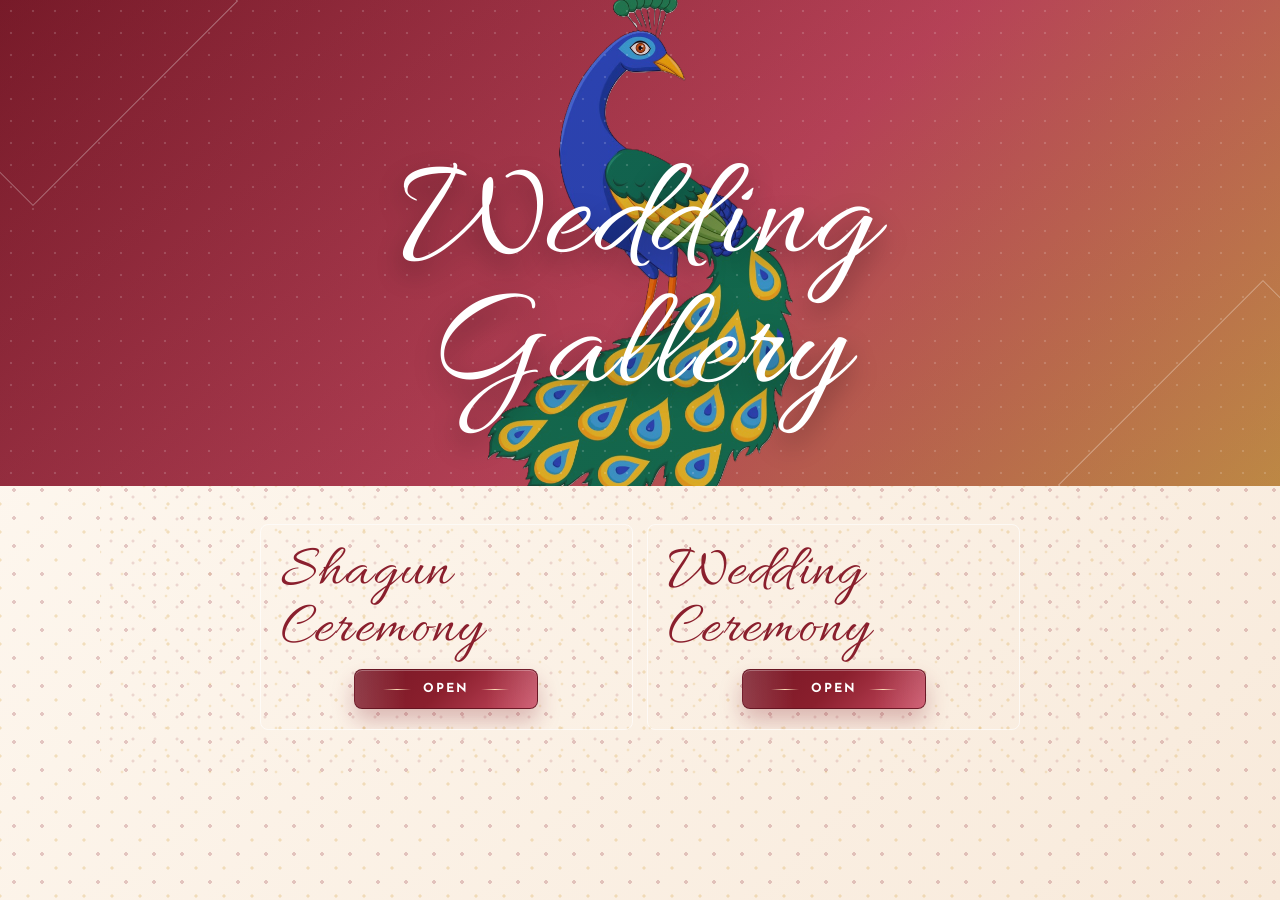
==== commit 3e64f980: "Update gallery card styling" ====
--- a/gallery.html
+++ b/gallery.html
@@ -16,7 +16,6 @@
       <section class="gallery-hero">
         <div class="hero-content">
           <h1>Wedding Gallery</h1>
-          <p class="hero-copy">A collection of memories from the celebration.</p>
         </div>
       </section>
 
--- a/style.css
+++ b/style.css
@@ -153,19 +153,18 @@
 .card {
   position: relative;
   overflow: hidden;
+  display: flex;
+  flex-direction: column;
+  align-items: center;
   border: 1px solid rgba(255, 255, 255, 0.62);
   border-radius: 8px;
   padding: clamp(1rem, 3vw, 1.25rem);
-  background:
-    linear-gradient(135deg, rgba(255, 255, 255, 0.42), rgba(255, 255, 255, 0.18)),
-    radial-gradient(circle at 18% 18%, rgba(255, 255, 255, 0.34), transparent 28%);
-  box-shadow: 0 12px 28px rgba(65, 37, 27, 0.08);
-  backdrop-filter: blur(14px);
-  -webkit-backdrop-filter: blur(14px);
+  background: transparent;
+  box-shadow: none;
 }
 
 .card h3 {
-  margin: 0 0 0.85rem;
+  margin: 0 0 0.7rem;
   font-family: "Allura", "Brush Script MT", cursive;
   font-size: clamp(2.65rem, 9vw, 3.7rem);
   font-weight: 400;
@@ -175,10 +174,14 @@
 }
 
 .button {
-  width: 100%;
+  width: auto;
+  min-width: 108px;
+  min-height: 40px;
   position: relative;
   overflow: hidden;
   border: 1px solid rgba(97, 18, 31, 0.82);
+  padding: 0.55rem 1rem;
+  font-size: 0.78rem;
   color: #fff;
   background:
     linear-gradient(90deg, rgba(255, 255, 255, 0.16), transparent 28%, transparent 72%, rgba(255, 255, 255, 0.14)),
@@ -227,9 +230,9 @@
   }
 
   .button {
-    min-height: 52px;
-    padding: 0.8rem 1rem;
-    font-size: 0.86rem;
+    min-height: 38px;
+    padding: 0.5rem 0.95rem;
+    font-size: 0.76rem;
   }
 }
 
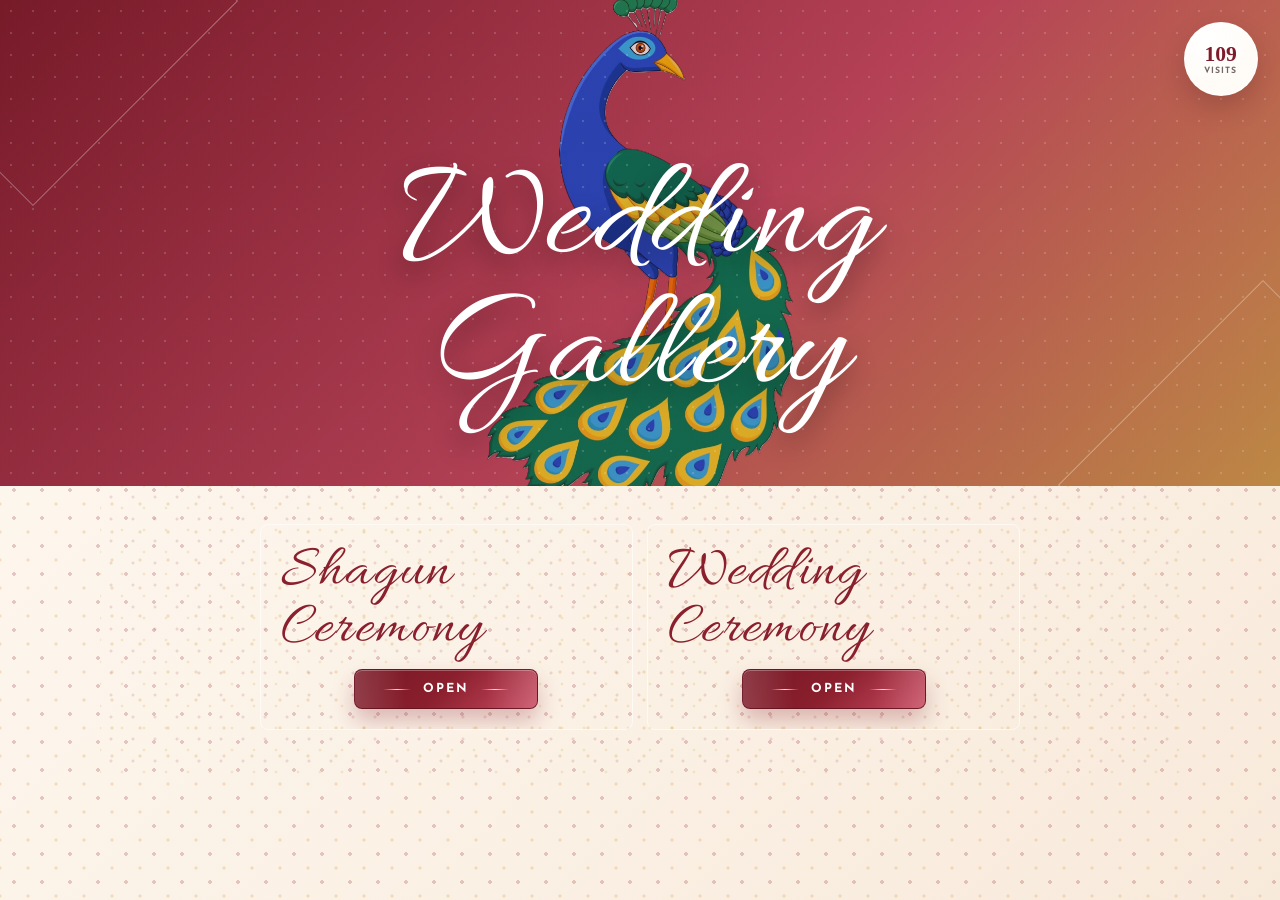
==== commit eaf2f3ff: "Add visitor count badge" ====
--- a/gallery.html
+++ b/gallery.html
@@ -14,6 +14,10 @@
   <body>
     <main class="gallery-page">
       <section class="gallery-hero">
+        <div class="visitor-count" aria-label="Visitor count">
+          <span class="visitor-count__number" data-visitor-count>108</span>
+          <span class="visitor-count__label">Visits</span>
+        </div>
         <div class="hero-content">
           <h1>Wedding Gallery</h1>
         </div>
@@ -47,5 +51,25 @@
         </div>
       </section>
     </main>
+    <script>
+      (() => {
+        const counter = document.querySelector("[data-visitor-count]");
+        if (!counter) return;
+
+        const storageKey = "wedding-gallery-visitor-count";
+        const initialCount = Number(counter.textContent) || 108;
+
+        try {
+          const storedCount =
+            Number(localStorage.getItem(storageKey)) || initialCount;
+          const nextCount = Math.max(initialCount, storedCount) + 1;
+
+          localStorage.setItem(storageKey, String(nextCount));
+          counter.textContent = nextCount.toLocaleString("en-IN");
+        } catch {
+          counter.textContent = initialCount.toLocaleString("en-IN");
+        }
+      })();
+    </script>
   </body>
 </html>
--- a/style.css
+++ b/style.css
@@ -80,6 +80,45 @@
 .gallery-hero::after {
   right: -8rem;
   bottom: -9rem;
+}
+
+.visitor-count {
+  position: absolute;
+  top: clamp(0.9rem, 3vw, 1.4rem);
+  right: clamp(0.9rem, 3vw, 1.4rem);
+  z-index: 2;
+  width: 74px;
+  height: 74px;
+  display: grid;
+  place-content: center;
+  gap: 0.08rem;
+  border: 1px solid rgba(255, 255, 255, 0.88);
+  border-radius: 50%;
+  color: var(--maroon);
+  background:
+    radial-gradient(circle at 32% 25%, rgba(255, 255, 255, 0.98), rgba(255, 249, 241, 0.9)),
+    #fff;
+  box-shadow:
+    inset 0 1px 0 rgba(255, 255, 255, 0.92),
+    0 12px 26px rgba(64, 24, 28, 0.22);
+  text-align: center;
+}
+
+.visitor-count__number {
+  font-family: "Cormorant Upright", Georgia, serif;
+  font-size: 1.35rem;
+  font-weight: 700;
+  line-height: 1;
+  color: #7d1b2a;
+}
+
+.visitor-count__label {
+  font-size: 0.54rem;
+  font-weight: 700;
+  letter-spacing: 0.12em;
+  line-height: 1;
+  text-transform: uppercase;
+  color: rgba(49, 33, 29, 0.68);
 }
 
 .hero-content {
@@ -220,6 +259,19 @@
     padding-top: clamp(5.25rem, 24vw, 7rem);
   }
 
+  .visitor-count {
+    width: 62px;
+    height: 62px;
+  }
+
+  .visitor-count__number {
+    font-size: 1.12rem;
+  }
+
+  .visitor-count__label {
+    font-size: 0.48rem;
+  }
+
   .section {
     padding: 2rem 1rem 2.8rem;
   }
